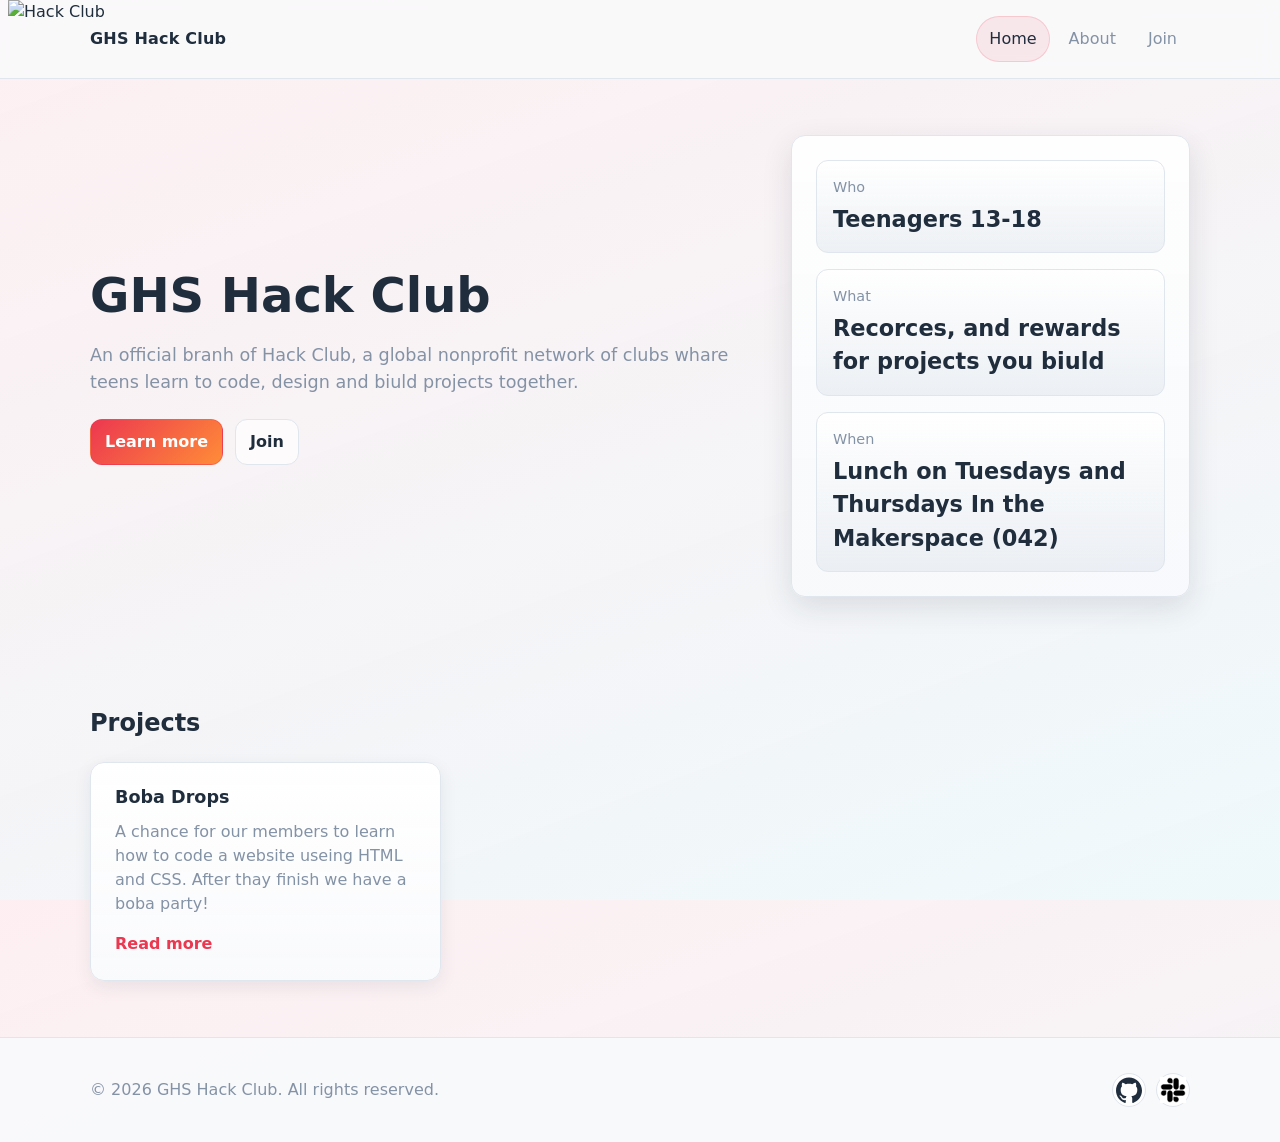
==== index.html @ 497c7a4d "github and slack icons and links" ====
<!doctype html>
<html lang="en">
  <head>
    <meta charset="utf-8" />
    <meta name="viewport" content="width=device-width, initial-scale=1" />
    <title>GHS Hack CLub</title>
    <meta name="description" content="A simple modern website template." />
    <link rel="stylesheet" href="https://css.hackclub.com/theme.css" />
    <link rel="stylesheet" href="styles.css" />
  </head>

  <body>
    <a class="hc-flag" href="https://hackclub.com/"><img src="https://assets.hackclub.com/flag-orpheus-top.svg" alt="Hack Club"/></a>
    <header class="site-header">
      <div class="container header-inner">
        <a class="brand" href="index.html" aria-label="Go to home">
          <span class="brand-name">GHS Hack Club</span>
        </a>

        <nav class="nav" aria-label="Primary">
          <a class="nav-link is-active" href="index.html">Home</a>
          <a class="nav-link" href="about.html">About</a>
          <a class="nav-link" href="join.html">Join</a>
        </nav>
      </div>
    </header>

    <main id="main">
      <section class="hero">
        <div class="container hero-inner">
          <div class="hero-copy">
            <h1>GHS Hack Club</h1>
            <p class="lead">
              An official branh of Hack Club, a global nonprofit network of clubs whare teens learn to code, design and biuld projects together.
            </p>

            <div class="hero-actions">
              <a class="btn btn-primary" href="about.html">Learn more</a>
              <a class="btn btn-ghost" href="join.html">Join</a>
            </div>
          </div>

          <div class="hero-card" aria-hidden="true">
            <div class="stat">
              <div class="stat-label">Who</div>
              <div class="stat-value">Teenagers 13-18</div>
            </div>
            <div class="stat">
              <div class="stat-label">What</div>
              <div class="stat-value">Recorces, and rewards for projects you biuld</div>
            </div>
            <div class="stat">
              <div class="stat-label">When</div>
              <div class="stat-value">Lunch on Tuesdays and Thursdays In the Makerspace (042)</div>
            </div>
          </div>
        </div>
      </section>

      <section class="section">
        <div class="container">
          <h2>Projects</h2>

          <div class="grid">
            <article class="card">
              <h3>Boba Drops</h3>
              <p>
                A chance for our members to learn how to code a website useing HTML and CSS. After thay finish we have a boba party!
              </p>
              <a class="text-link" href="about.html">Read more</a>
            </article>
          </div>
        </div>
      </section>
    </main>

    <footer class="site-footer">
      <div class="container footer-inner">
        <p class="muted">© <span id="year">2026</span> GHS Hack Club. All rights reserved.</p>
        <div class="footer-socials" aria-label="Social links">
          <a class="social-link" href="https://github.com/ethank511/GHS-HC-Website/" target="_blank" rel="noopener noreferrer" aria-label="GitHub">
            <svg viewBox="0 0 24 24" aria-hidden="true" focusable="false">
              <path d="M12 0.5C5.37 0.5 0 5.87 0 12.5c0 5.3 3.44 9.8 8.2 11.39.6.11.82-.26.82-.58 0-.29-.01-1.04-.02-2.05-3.34.73-4.05-1.61-4.05-1.61-.55-1.38-1.33-1.75-1.33-1.75-1.09-.74.08-.73.08-.73 1.2.09 1.84 1.24 1.84 1.24 1.07 1.84 2.8 1.31 3.49 1 .11-.78.42-1.31.76-1.61-2.67-.3-5.47-1.34-5.47-5.95 0-1.31.47-2.38 1.24-3.22-.12-.31-.54-1.54.12-3.2 0 0 1.01-.32 3.3 1.23.96-.27 1.99-.41 3.01-.41 1.02 0 2.05.14 3.01.41 2.29-1.55 3.3-1.23 3.3-1.23.66 1.66.24 2.89.12 3.2.77.84 1.24 1.91 1.24 3.22 0 4.62-2.81 5.64-5.49 5.94.43.37.82 1.11.82 2.24 0 1.61-.01 2.91-.01 3.31 0 .32.22.7.83.58C20.57 22.29 24 17.79 24 12.5 24 5.87 18.63.5 12 .5z" />
            </svg>
          </a>
          <a class="social-link" href="https://hackclub.enterprise.slack.com/archives/C0A2EVDQK4Y" target="_blank" rel="noopener noreferrer" aria-label="Slack">
            <img src="[data-uri]" alt="Slack" />
          </a>
        </div>
      </div>
      <script>
        document.getElementById("year").textContent = new Date().getFullYear();
      </script>
      <script>
        (() => {
          const header = document.querySelector(".site-header");
          const flag = document.querySelector(".hc-flag");
          if (!header) return;

          let lastScrollY = window.scrollY;
          let ticking = false;

          const updateHeader = () => {
            const currentScrollY = window.scrollY;

            if (currentScrollY <= 20 || currentScrollY < lastScrollY) {
              header.classList.remove("is-hidden");
              flag?.classList.remove("is-hidden");
            } else if (currentScrollY > lastScrollY) {
              header.classList.add("is-hidden");
              flag?.classList.add("is-hidden");
            }

            lastScrollY = currentScrollY;
            ticking = false;
          };

          window.addEventListener(
            "scroll",
            () => {
              if (!ticking) {
                window.requestAnimationFrame(updateHeader);
                ticking = true;
              }
            },
            { passive: true }
          );
        })();
      </script>
    </footer>
  </body>
</html>
---- styles.css ----
:root {
  --bg: #ffffff;
  --surface: #f9fafc;
  --surface-2: #e0e6ed;
  --text: #1f2d3d;
  --muted: #8492a6;
  --border: #e0e6ed;

  --accent: #ec3750;
  --accent-2: #5bc0de;

  --shadow: 0 10px 30px rgba(31, 45, 61, 0.12);
  --radius: 14px;

  --container: 1100px;

  --space-1: 8px;
  --space-2: 12px;
  --space-3: 16px;
  --space-4: 24px;
  --space-5: 36px;
  --space-6: 56px;

  --font: ui-sans-serif, system-ui, -apple-system, Segoe UI, Roboto, Helvetica, Arial,
    "Apple Color Emoji", "Segoe UI Emoji";
}

*,
*::before,
*::after {
  box-sizing: border-box;
}

html,
body {
  height: 100%;
}

body {
  margin: 0;
  font-family: var(--font);
  background: linear-gradient(160deg, rgba(236, 55, 80, 0.08) 0%, rgba(91, 192, 222, 0.1) 100%), var(--bg);
  color: var(--text);
  line-height: 1.5;
}

a {
  color: inherit;
  text-decoration: none;
}

a:hover {
  text-decoration: underline;
  text-underline-offset: 4px;
}

/* Utilities */
.container {
  width: min(var(--container), calc(100% - 2 * var(--space-4)));
  margin: 0 auto;
}

.narrow {
  width: min(var(--container), calc(100% - 2 * var(--space-4)));
  max-width: none;
}

.container.narrow {
  width: min(var(--container), calc(100% - 2 * var(--space-4)));
  max-width: none;
}

.muted {
  color: var(--muted);
}

.lead {
  font-size: 1.1rem;
  color: var(--muted);
  max-width: 60ch;
}

.small {
  font-size: 0.9rem;
}

.skip-link {
  position: absolute;
  left: -999px;
  top: var(--space-3);
  padding: 10px 12px;
  border-radius: 999px;
  background: var(--surface);
  border: 1px solid var(--border);
}

.skip-link:focus {
  left: var(--space-3);
  outline: 2px solid rgba(236, 55, 80, 0.45);
  outline-offset: 2px;
}

/* Header / Nav */
.site-header {
  position: sticky;
  top: 0;
  z-index: 20;
  backdrop-filter: blur(10px);
  background: rgba(249, 250, 252, 0.82);
  border-bottom: 1px solid var(--border);
  transition: transform 220ms ease, opacity 220ms ease;
  will-change: transform, opacity;
}

.site-header.is-hidden {
  transform: translateY(-110%);
  opacity: 0;
  pointer-events: none;
}

.header-inner {
  display: flex;
  align-items: center;
  justify-content: space-between;
  gap: var(--space-4);
  padding: var(--space-3) 0;
}

.brand {
  display: inline-flex;
  align-items: center;
  gap: 10px;
  font-weight: 700;
  letter-spacing: 0.2px;
}

.brand-mark {
  width: 12px;
  height: 12px;
  border-radius: 4px;
  background: linear-gradient(135deg, var(--accent), var(--accent-2));
  box-shadow: 0 0 0 3px rgba(236, 55, 80, 0.12);
}

.hc-flag {
  position: fixed;
  top: 0;
  left: 8px;
  border: 0;
  height: 64px;
  width: auto;
  max-height: 100%;
  z-index: 999;
  transition: transform 220ms ease, opacity 220ms ease;
  will-change: transform, opacity;
}

.hc-flag img {
  display: block;
  height: 100%;
  width: auto;
}

.hc-flag.is-hidden {
  transform: translateY(-110%);
  opacity: 0;
  pointer-events: none;
}

.nav {
  display: flex;
  align-items: center;
  gap: 6px;
  flex-wrap: wrap;
}

.nav-link {
  padding: 10px 12px;
  border-radius: 999px;
  border: 1px solid transparent;
  color: var(--muted);
}

.nav-link:hover {
  text-decoration: none;
  border-color: rgba(236, 55, 80, 0.22);
  color: var(--text);
}

.nav-link.is-active {
  color: var(--text);
  background: rgba(236, 55, 80, 0.09);
  border-color: rgba(236, 55, 80, 0.18);
}

/* Sections */
.section {
  padding: var(--space-6) 0;
}

.page-header {
  padding: var(--space-6) 0 var(--space-4);
}

.page-header h1 {
  margin: 0 0 var(--space-2);
  font-size: clamp(2rem, 3vw, 2.5rem);
}

h1, h2, h3 {
  line-height: 1.2;
}

h2 {
  margin: 0 0 var(--space-2);
  font-size: 1.5rem;
}

h3 {
  margin: 0 0 var(--space-2);
  font-size: 1.1rem;
}

/* Hero */
.hero {
  padding: var(--space-6) 0;
}

.hero-inner {
  display: grid;
  grid-template-columns: 1.25fr 0.75fr;
  gap: var(--space-5);
  align-items: center;
}

.hero h1 {
  margin: 0 0 var(--space-2);
  font-size: clamp(2.2rem, 4vw, 3rem);
}

.hero-actions {
  display: flex;
  gap: var(--space-2);
  margin-top: var(--space-4);
  flex-wrap: wrap;
}

.meta {
  margin: var(--space-4) 0 0;
  padding-left: 18px;
  color: var(--muted);
}

.hero-card {
  border: 1px solid var(--border);
  background: linear-gradient(180deg, rgba(255, 255, 255, 0.9), rgba(249, 250, 252, 0.92));
  border-radius: var(--radius);
  box-shadow: var(--shadow);
  padding: var(--space-4);
  display: grid;
  gap: var(--space-3);
}

.stat {
  padding: var(--space-3);
  border-radius: 12px;
  border: 1px solid var(--border);
  background: linear-gradient(180deg, rgba(255, 255, 255, 0.95), rgba(224, 230, 237, 0.55));
}

.stat-label {
  color: var(--muted);
  font-size: 0.9rem;
}

.stat-value {
  font-size: 1.4rem;
  font-weight: 700;
  margin-top: 4px;
}

/* Cards / Grid */
.grid {
  display: grid;
  grid-template-columns: repeat(3, minmax(0, 1fr));
  gap: var(--space-4);
  margin-top: var(--space-4);
}

.grid-2 {
  grid-template-columns: repeat(auto-fit, minmax(400px, 1fr));
}

.card {
  border: 1px solid var(--border);
  background: linear-gradient(180deg, rgba(255, 255, 255, 0.98), rgba(249, 250, 252, 0.96));
  border-radius: var(--radius);
  padding: var(--space-4);
  box-shadow: 0 6px 18px rgba(31, 45, 61, 0.08);
  animation: fade-up 0.7s ease both;
}

.card p {
  margin: 0 0 var(--space-3);
  color: var(--muted);
}

.text-link {
  color: var(--accent);
  font-weight: 600;
}

.text-link:hover {
  text-decoration: underline;
}

/* Callout */
.callout {
  margin-top: var(--space-4);
  border: 1px solid var(--border);
  background: linear-gradient(135deg, rgba(236, 55, 80, 0.08), rgba(91, 192, 222, 0.08));
  border-radius: var(--radius);
  padding: var(--space-4);
  display: flex;
  align-items: center;
  justify-content: space-between;
  gap: var(--space-4);
  animation: fade-up 0.7s ease both;
}

/* Buttons */
.btn {
  display: inline-flex;
  align-items: center;
  justify-content: center;
  padding: 10px 14px;
  border-radius: 12px;
  border: 1px solid var(--border);
  background: rgba(255, 255, 255, 0.9);
  color: var(--text);
  font-weight: 650;
  cursor: pointer;
}

.btn:hover {
  text-decoration: none;
  border-color: rgba(236, 55, 80, 0.28);
}

.btn-primary {
  background: linear-gradient(135deg, #ec3750, #ff8c37);
  border-color: rgba(236, 55, 80, 0.35);
  color: #ffffff;
}

.btn-ghost {
  background: rgba(255, 255, 255, 0.72);
}

@keyframes fade-up {
  from {
    opacity: 0;
    transform: translateY(14px);
  }

  to {
    opacity: 1;
    transform: translateY(0);
  }
}

.callout,
.card {
  transition: transform 180ms ease, box-shadow 180ms ease, border-color 180ms ease;
}

.callout:hover,
.card:hover {
  transform: translateY(-3px);
  box-shadow: 0 10px 24px rgba(31, 45, 61, 0.12);
  border-color: rgba(236, 55, 80, 0.18);
}

.join-wrap {
  display: flex;
  justify-content: center;
}

.join-card {
  width: min(900px, 100%);
  border: 1px solid var(--border);
  background: linear-gradient(180deg, rgba(255, 255, 255, 0.98), rgba(249, 250, 252, 0.96));
  border-radius: var(--radius);
  padding: var(--space-4);
  box-shadow: 0 6px 18px rgba(31, 45, 61, 0.08);
  animation: fade-up 0.7s ease both;
}

.join-card-header {
  margin-bottom: var(--space-4);
}

.join-card-header h2 {
  margin-bottom: 6px;
}

.form-embed {
  width: 100%;
  display: flex;
  justify-content: center;
}

.form-embed iframe {
  display: block;
  width: 100%;
  max-width: 760px;
  height: 1800px;
  border: 0;
  border-radius: 12px;
  background: #fff;
  box-shadow: 0 2px 8px rgba(31, 45, 61, 0.08);
}

.grid > .card:nth-child(1) {
  animation-delay: 60ms;
}

.grid > .card:nth-child(2) {
  animation-delay: 120ms;
}

.grid > .card:nth-child(3) {
  animation-delay: 180ms;
}

.grid > .card:nth-child(4) {
  animation-delay: 240ms;
}

.grid > .card:nth-child(5) {
  animation-delay: 300ms;
}

.grid > .card:nth-child(6) {
  animation-delay: 360ms;
}

/* Forms */
.form {
  display: grid;
  gap: var(--space-3);
}

.field {
  display: grid;
  gap: 8px;
}

.field span {
  color: var(--muted);
  font-size: 0.95rem;
}

input,
textarea {
  width: 100%;
  padding: 11px 12px;
  border-radius: 12px;
  border: 1px solid var(--border);
  background: rgba(255, 255, 255, 0.95);
  color: var(--text);
  outline: none;
}

input:focus,
textarea:focus {
  border-color: rgba(236, 55, 80, 0.45);
  box-shadow: 0 0 0 4px rgba(236, 55, 80, 0.12);
}

.form-actions {
  display: grid;
  gap: 10px;
}

.list {
  margin: var(--space-3) 0 0;
  padding-left: 18px;
  color: var(--muted);
}

/* Footer */
.site-footer {
  border-top: 1px solid var(--border);
  padding: var(--space-4) 0;
  background: rgba(249, 250, 252, 0.9);
}

.footer-inner {
  display: flex;
  align-items: center;
  justify-content: space-between;
  gap: var(--space-4);
  flex-wrap: wrap;
}

.footer-links {
  display: inline-flex;
  gap: var(--space-3);
}

.footer-socials {
  display: inline-flex;
  align-items: center;
  gap: 10px;
}

.social-link {
  display: inline-flex;
  align-items: center;
  justify-content: center;
  width: 34px;
  height: 34px;
  border-radius: 999px;
  border: 1px solid var(--border);
  background: rgba(255, 255, 255, 0.9);
  color: var(--text);
  transition: transform 180ms ease, border-color 180ms ease, box-shadow 180ms ease;
}

.social-link:hover {
  text-decoration: none;
  transform: translateY(-1px);
  border-color: rgba(236, 55, 80, 0.35);
  box-shadow: 0 4px 12px rgba(31, 45, 61, 0.1);
}

.social-link svg {
  width: 26px;
  height: 26px;
  fill: currentColor;
}

.social-link img {
  display: block;
  width: 26px;
  height: 26px;
}

.footer-links a {
  color: var(--muted);
}

.footer-links a:hover {
  color: var(--text);
}

/* Responsive */
@media (max-width: 900px) {
  .hero-inner {
    grid-template-columns: 1fr;
  }

  .grid {
    grid-template-columns: 1fr;
  }

  .grid-2 {
    grid-template-columns: 1fr;
  }

  .callout {
    flex-direction: column;
    align-items: flex-start;
  }

  .join-card {
    padding: var(--space-3);
  }

  .form-embed iframe {
    max-width: 100%;
    height: 2400px;
  }

  .hc-flag {
    height: 56px;
  }
}
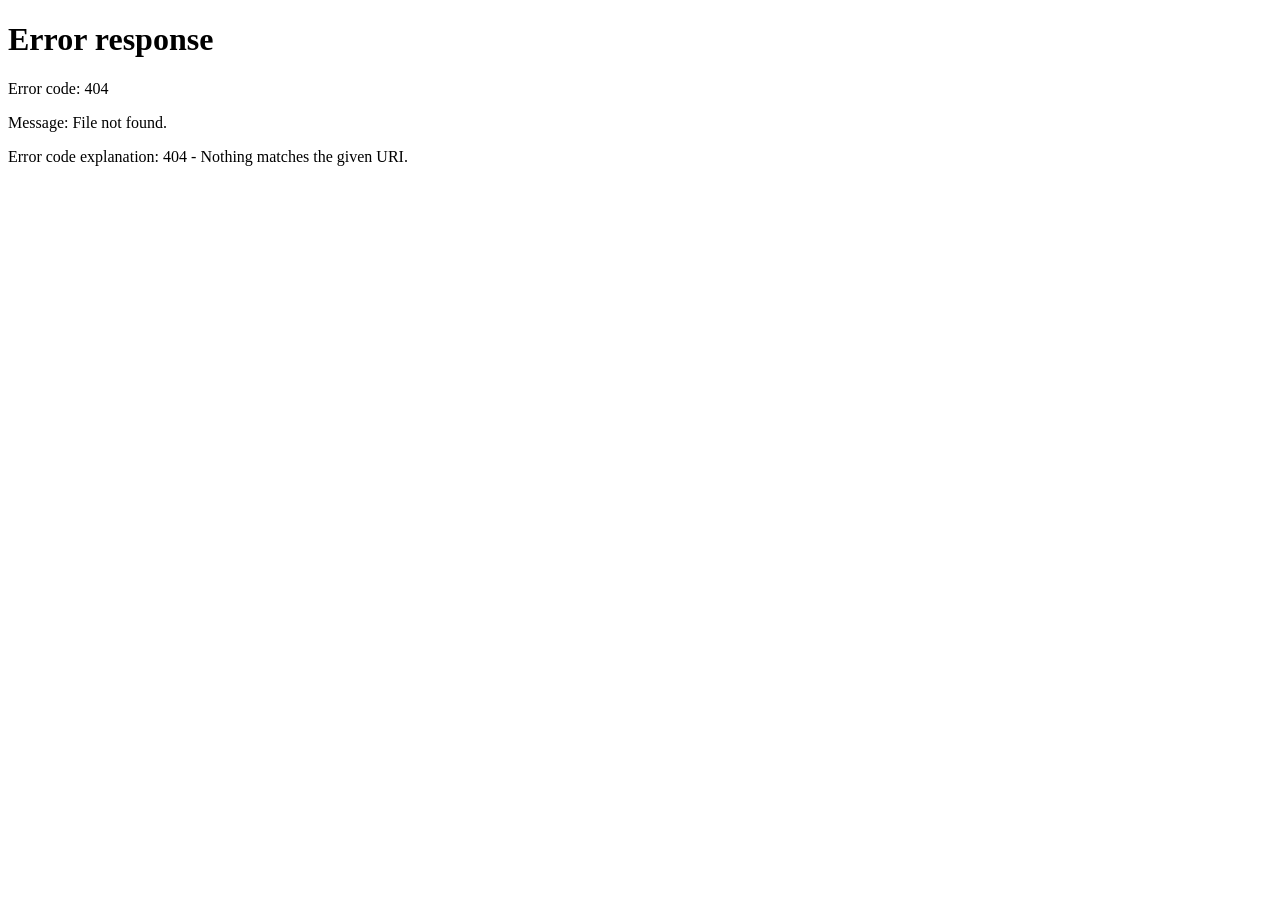
==== commit 0b58b2d5: "redirect to remove .html suffix" ====
--- a/index.html
+++ b/index.html
@@ -7,6 +7,13 @@
     <meta name="description" content="A simple modern website template." />
     <link rel="stylesheet" href="https://css.hackclub.com/theme.css" />
     <link rel="stylesheet" href="styles.css" />
+    <script>
+      // Check if URL ends with ".html"
+      if (window.location.pathname.endsWith('.html')) {
+      // Redirect to the same page without ".html"
+      window.location.href = window.location.pathname.replace('.html', '');
+    }
+    </script>
   </head>
 
   <body>
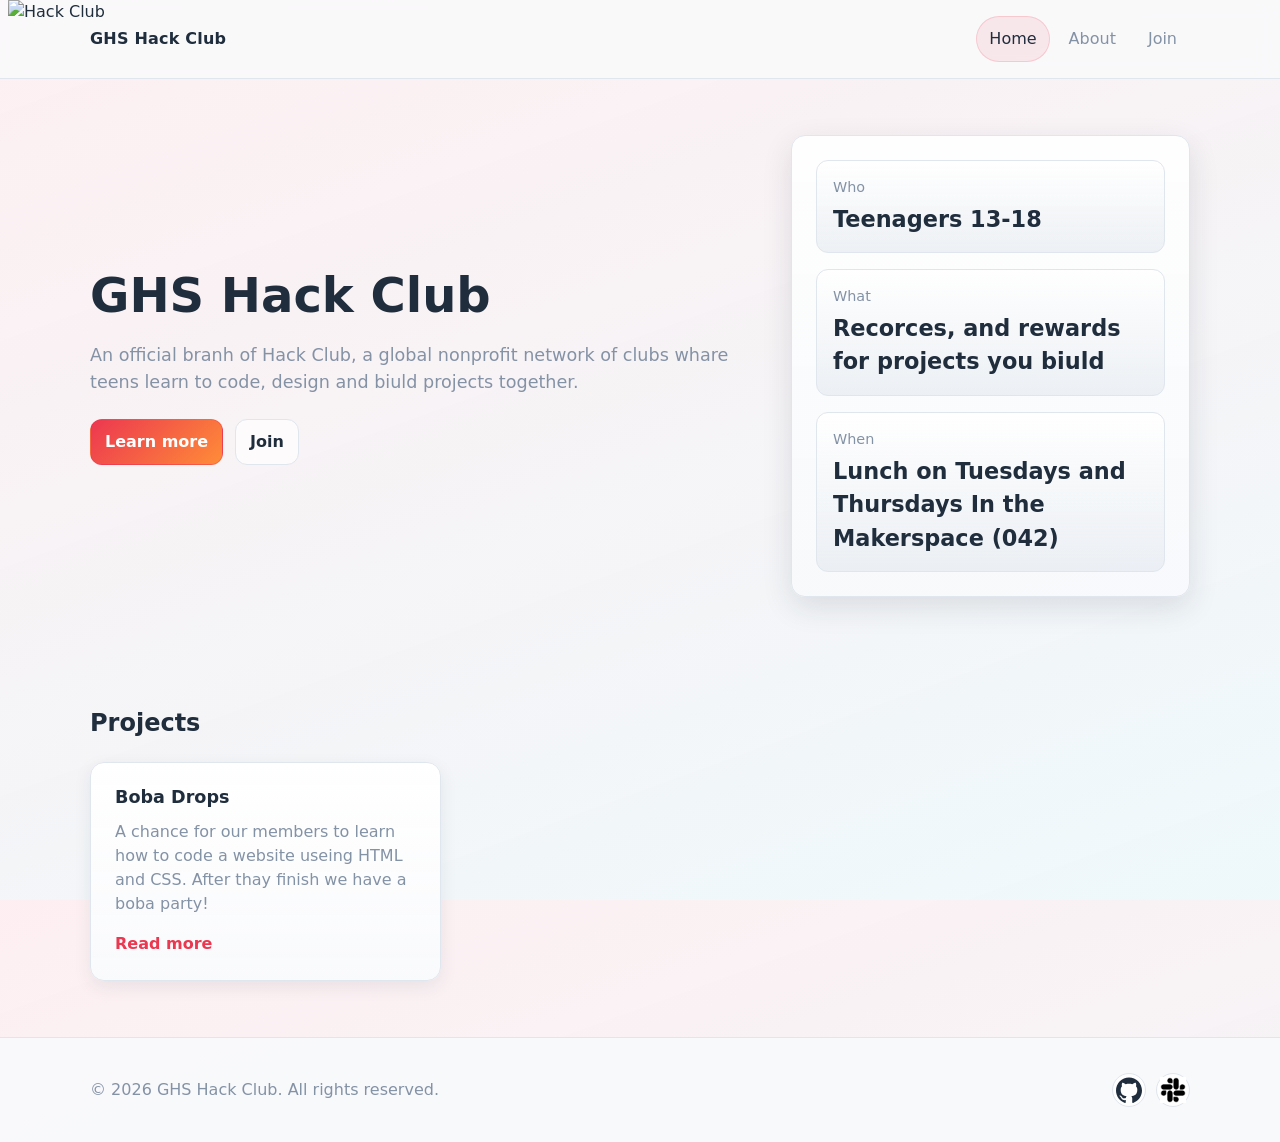
==== commit 233d8936: "Update index.html" ====
--- a/index.html
+++ b/index.html
@@ -7,11 +7,12 @@
     <meta name="description" content="A simple modern website template." />
     <link rel="stylesheet" href="https://css.hackclub.com/theme.css" />
     <link rel="stylesheet" href="styles.css" />
+    <link rel="icon" type="image/x-icon" href="/GHS_HC_LOGO.png">
     <script>
       // Check if URL ends with ".html"
-      if (window.location.pathname.endsWith('.html')) {
+      if (window.location.pathname.endsWith('index.html')) {
       // Redirect to the same page without ".html"
-      window.location.href = window.location.pathname.replace('.html', '');
+      window.location.href = window.location.pathname.replace('index.html', '');
     }
     </script>
   </head>
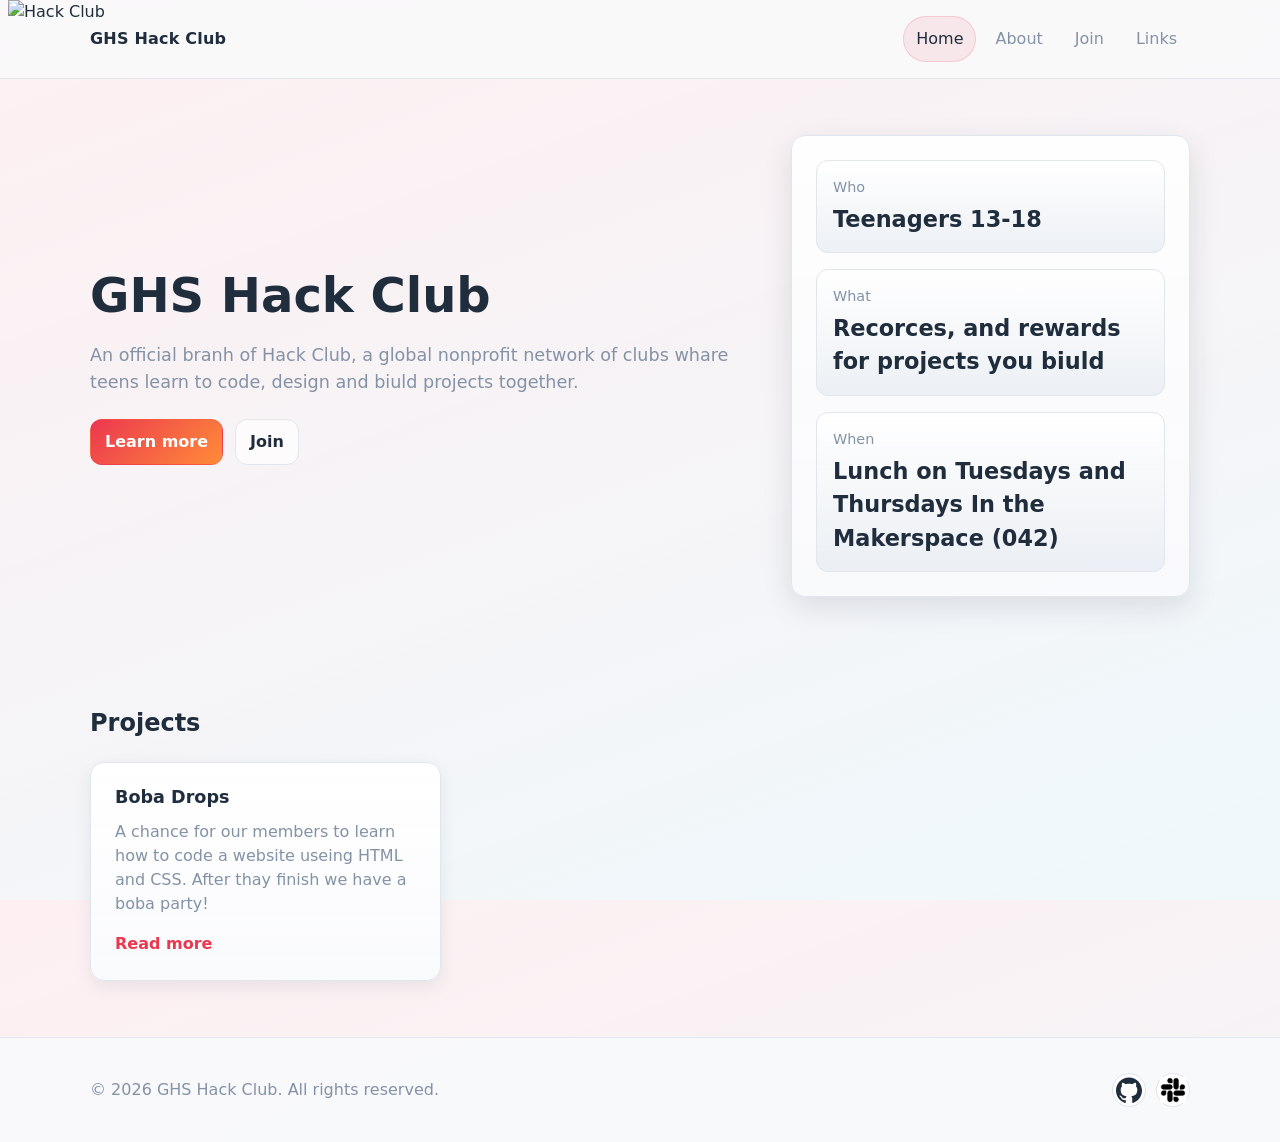
==== commit 86ce7738: "Links page" ====
--- a/index.html
+++ b/index.html
@@ -4,7 +4,7 @@
     <meta charset="utf-8" />
     <meta name="viewport" content="width=device-width, initial-scale=1" />
     <title>GHS Hack CLub</title>
-    <meta name="description" content="A simple modern website template." />
+    <meta name="description" content="GHS Hack Club Website"/>
     <link rel="stylesheet" href="https://css.hackclub.com/theme.css" />
     <link rel="stylesheet" href="styles.css" />
     <link rel="icon" type="image/x-icon" href="/GHS_HC_LOGO.png">
@@ -29,6 +29,7 @@
           <a class="nav-link is-active" href="index.html">Home</a>
           <a class="nav-link" href="about.html">About</a>
           <a class="nav-link" href="join.html">Join</a>
+          <a class="nav-link" href="links.html">Links</a>
         </nav>
       </div>
     </header>
--- a/styles.css
+++ b/styles.css
@@ -72,6 +72,11 @@
 
 .muted {
   color: var(--muted);
+}
+
+.form-link {
+  color: var(--accent);
+  font-weight: 600;
 }
 
 .lead {
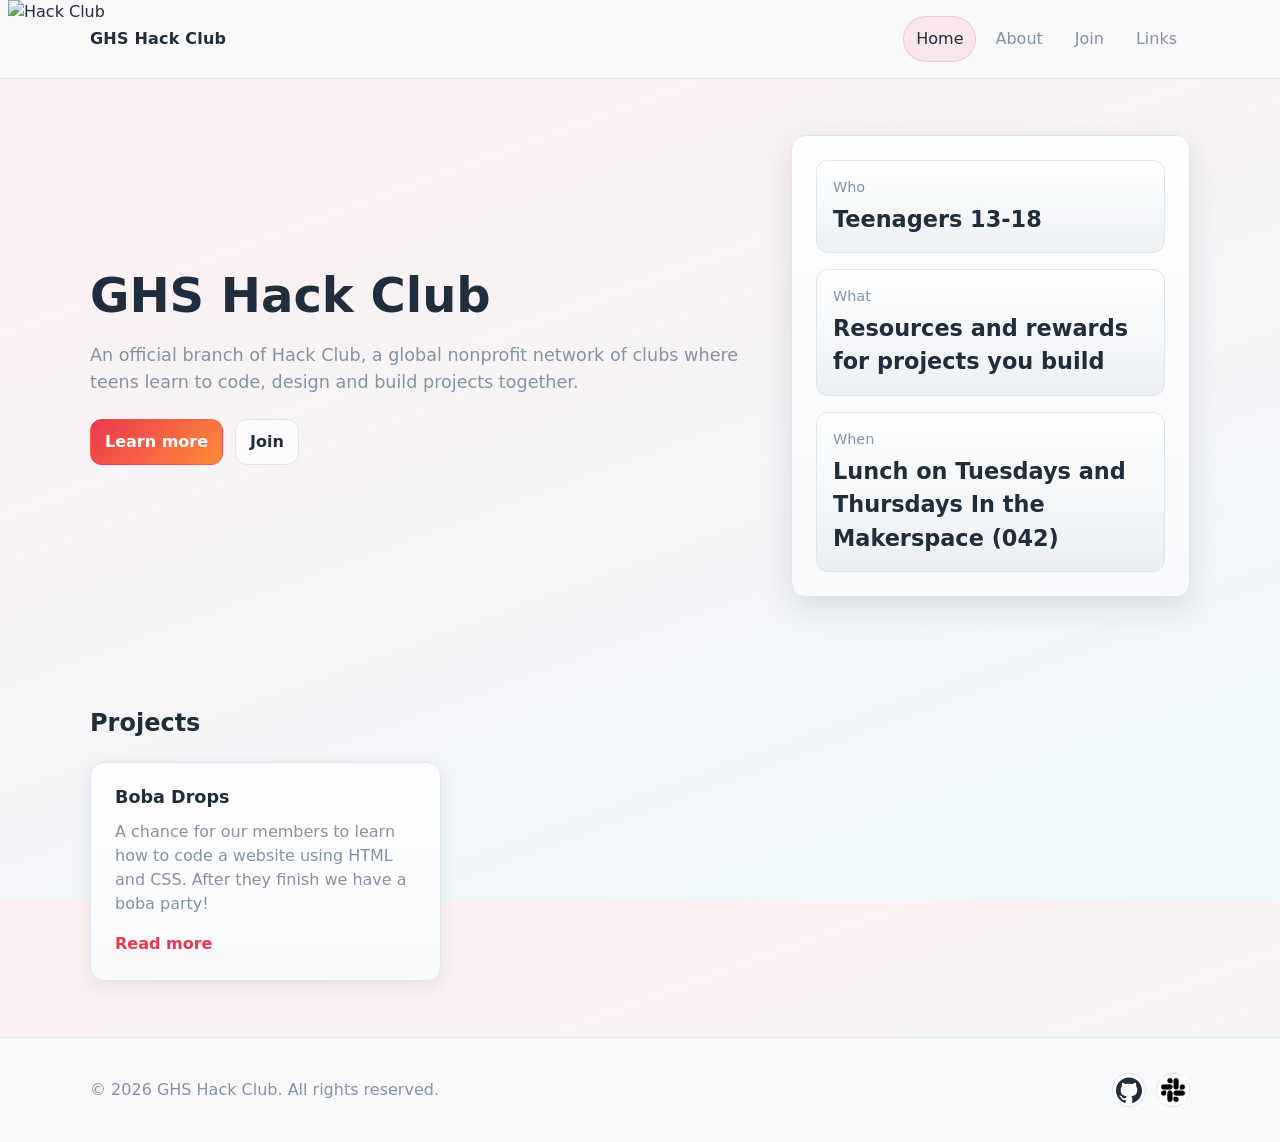
==== commit f0ab693d: "spelling fixes" ====
--- a/index.html
+++ b/index.html
@@ -3,7 +3,7 @@
   <head>
     <meta charset="utf-8" />
     <meta name="viewport" content="width=device-width, initial-scale=1" />
-    <title>GHS Hack CLub</title>
+    <title>GHS Hack Club</title>
     <meta name="description" content="GHS Hack Club Website"/>
     <link rel="stylesheet" href="https://css.hackclub.com/theme.css" />
     <link rel="stylesheet" href="styles.css" />
@@ -40,7 +40,7 @@
           <div class="hero-copy">
             <h1>GHS Hack Club</h1>
             <p class="lead">
-              An official branh of Hack Club, a global nonprofit network of clubs whare teens learn to code, design and biuld projects together.
+              An official branch of Hack Club, a global nonprofit network of clubs where teens learn to code, design and build projects together.
             </p>
 
             <div class="hero-actions">
@@ -56,7 +56,7 @@
             </div>
             <div class="stat">
               <div class="stat-label">What</div>
-              <div class="stat-value">Recorces, and rewards for projects you biuld</div>
+              <div class="stat-value">Resources and rewards for projects you build</div>
             </div>
             <div class="stat">
               <div class="stat-label">When</div>
@@ -74,7 +74,7 @@
             <article class="card">
               <h3>Boba Drops</h3>
               <p>
-                A chance for our members to learn how to code a website useing HTML and CSS. After thay finish we have a boba party!
+                A chance for our members to learn how to code a website using HTML and CSS. After they finish we have a boba party!
               </p>
               <a class="text-link" href="about.html">Read more</a>
             </article>
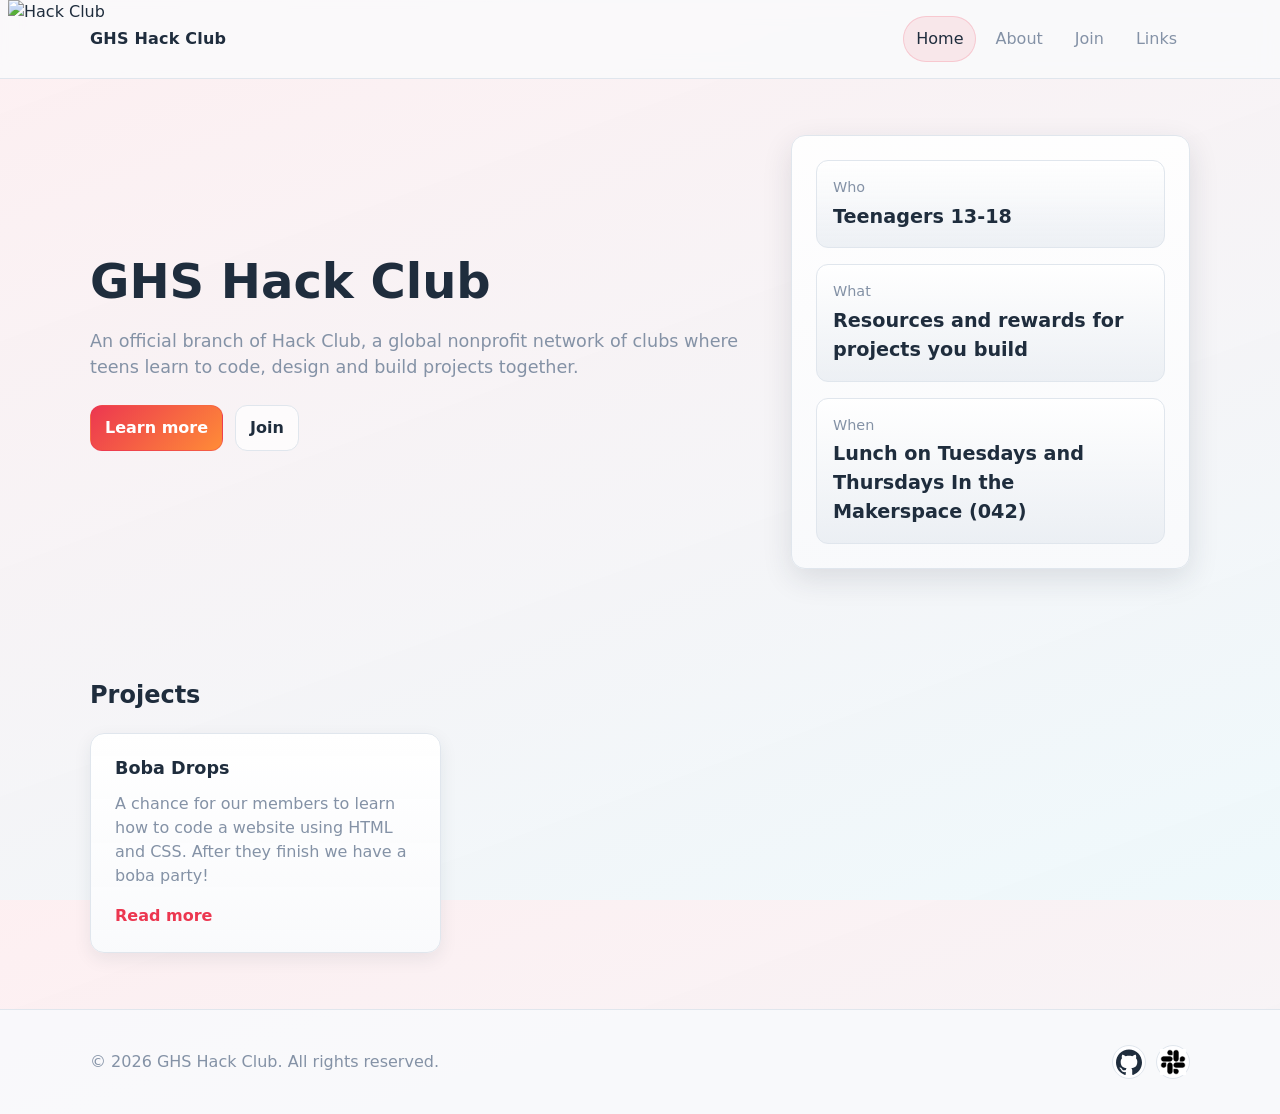
==== commit 0f3d3b05: "remove comments (browzowski)" ====
--- a/index.html
+++ b/index.html
@@ -9,9 +9,7 @@
     <link rel="stylesheet" href="styles.css" />
     <link rel="icon" type="image/x-icon" href="/GHS_HC_LOGO.png">
     <script>
-      // Check if URL ends with ".html"
       if (window.location.pathname.endsWith('index.html')) {
-      // Redirect to the same page without ".html"
       window.location.href = window.location.pathname.replace('index.html', '');
     }
     </script>
--- a/styles.css
+++ b/styles.css
@@ -279,7 +279,7 @@
 }
 
 .stat-value {
-  font-size: 1.4rem;
+  font-size: 1.2rem;
   font-weight: 700;
   margin-top: 4px;
 }
